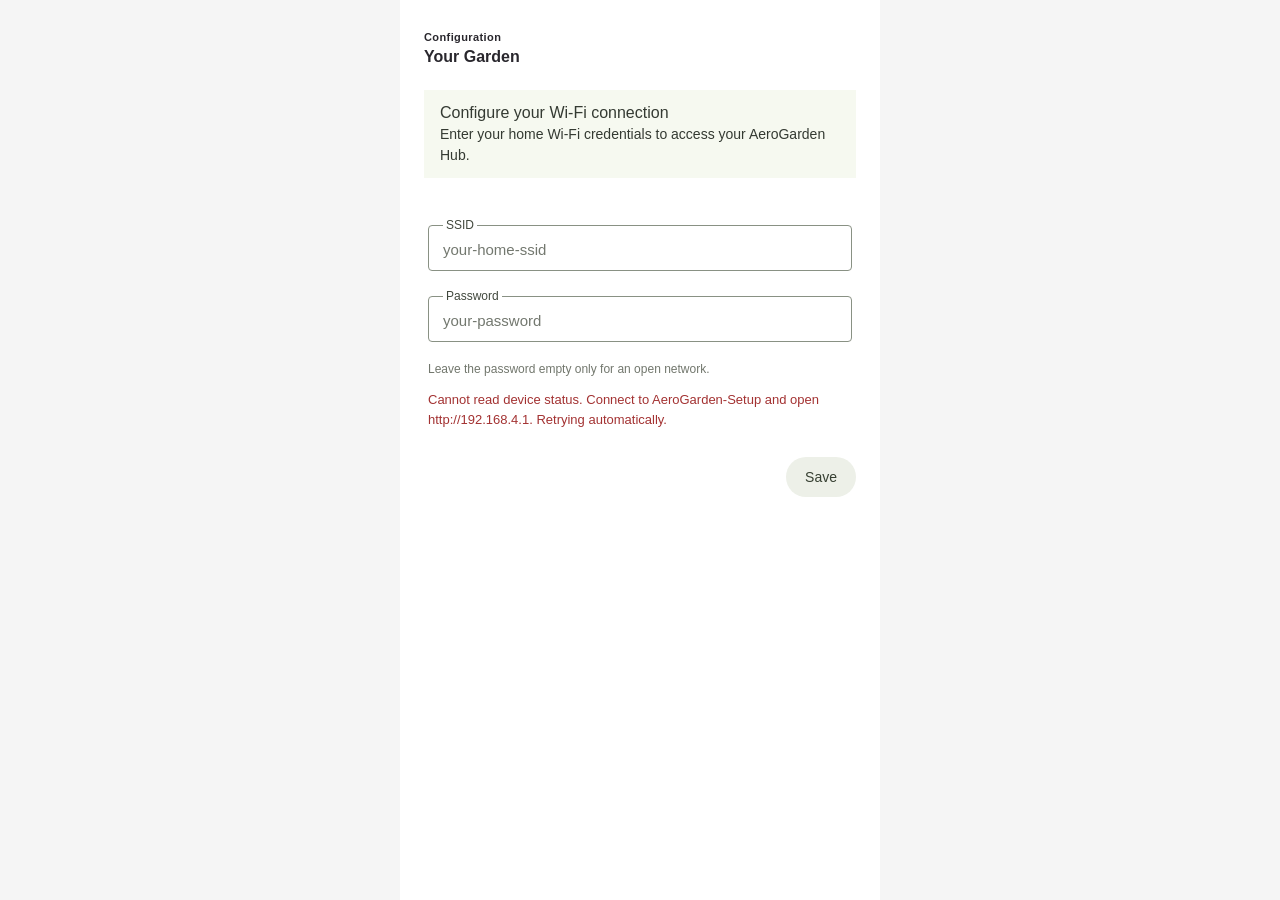
==== web/index.html @ fe1997eb "feat: add pump scheduling, automatic lighting and Wi-Fi onboarding Fix control API responses and blo" ====
<!DOCTYPE html>
<html lang="en">
<head>
  <meta charset="UTF-8" />
  <meta name="viewport" content="width=device-width, initial-scale=1.0, maximum-scale=1.0" />
  <title>AeroGarden Connect</title>
  <link rel="stylesheet" href="style.css" />
</head>
<body>
  <section id="wifi-setup" class="wifi-setup" aria-label="Wi-Fi configuration">
    <div class="setup-heading"><span>Configuration</span><h2>Your Garden</h2></div>
    <div class="setup-intro"><h1>Configure your Wi-Fi connection</h1><p>Enter your home Wi-Fi credentials to access your AeroGarden Hub.</p></div>
    <p id="setup-progress" class="setup-progress" role="status">Checking your AeroGarden…</p>
    <form id="setup-form" onsubmit="saveSetupWiFi(event, this)">
      <fieldset class="setup-field"><legend><label for="setup-ssid">SSID</label></legend><input id="setup-ssid" placeholder="your-home-ssid" maxlength="32" required autocomplete="off" autocapitalize="none" spellcheck="false"></fieldset>
      <fieldset class="setup-field"><legend><label for="setup-password">Password</label></legend><input id="setup-password" type="password" placeholder="your-password" maxlength="63" autocomplete="new-password"></fieldset>
      <p class="setup-note">Leave the password empty only for an open network.</p>
      <p id="setup-error" class="setup-error" role="alert"></p>
      <div class="setup-actions"><button id="setup-save" type="submit">Save</button></div>
    </form>
  </section>
  <div id="garden-hub" class="garden-hub" hidden>

  <!-- HEADER -->
  <header>
    <div class="hub-header">
      <div class="logo-box">
        <div class="logo-inner">🌿</div>
      </div>
      <div class="hub-info">
        <span class="connected-label">● Connected</span>
        <h2>Your Garden</h2>
        <p>This is your hub.</p>
      </div>
    </div>
  </header>

  <!-- PAGES -->
  <main>

    <!-- ── MONITORING PAGE ── -->
    <section id="page-monitoring" class="page active">

      <!-- Light Sensors -->
      <div class="sensor-group" id="group-light">
        <div class="sensor-group-header" onclick="toggleGroup('group-light')">
          <div class="sensor-icon light-icon">💡</div>
          <span>Light Sensors</span>
          <div class="sensor-badge" id="badge-light">–</div>
          <span class="chevron">›</span>
        </div>
        <div class="sensor-group-body">
          <div class="sensor-row">
            <span class="sensor-label">Sensor 1</span>
            <div class="bar-track"><div class="bar-fill" id="bar-light-0"></div></div>
          </div>
          <div class="sensor-row">
            <span class="sensor-label">Sensor 2</span>
            <div class="bar-track"><div class="bar-fill" id="bar-light-1"></div></div>
          </div>
          <div class="sensor-row">
            <span class="sensor-label">Sensor 3</span>
            <div class="bar-track"><div class="bar-fill" id="bar-light-2"></div></div>
          </div>
          <div class="sensor-row">
            <span class="sensor-label">Sensor 4</span>
            <div class="bar-track"><div class="bar-fill" id="bar-light-3"></div></div>
          </div>
        </div>
      </div>

      <!-- Temperature Sensors -->
      <div class="sensor-group" id="group-temp">
        <div class="sensor-group-header" onclick="toggleGroup('group-temp')">
          <div class="sensor-icon temp-icon">🌡️</div>
          <span>Temperature Sensors</span>
          <div class="sensor-badge" id="badge-temp">–</div>
          <span class="chevron">›</span>
        </div>
        <div class="sensor-group-body">
          <div class="sensor-row">
            <span class="sensor-label">Water Temperature</span>
            <div class="bar-track"><div class="bar-fill" id="bar-water-temp"></div></div>
          </div>
          <div class="sensor-row">
            <span class="sensor-label">Ambient Temperature</span>
            <div class="bar-track"><div class="bar-fill" id="bar-ambient-temp"></div></div>
          </div>
          <div class="sensor-values">
            <span>Water: <strong id="val-water-temp">–</strong> °C</span>
            <span>Ambient: <strong id="val-ambient-temp">–</strong> °C</span>
          </div>
        </div>
      </div>

      <!-- Humidity Sensors -->
      <div class="sensor-group" id="group-humidity">
        <div class="sensor-group-header" onclick="toggleGroup('group-humidity')">
          <div class="sensor-icon humidity-icon">💧</div>
          <span>Humidity Sensors</span>
          <div class="sensor-badge" id="badge-humidity">–</div>
          <span class="chevron">›</span>
        </div>
        <div class="sensor-group-body">
          <div class="sensor-row">
            <span class="sensor-label">Humidity %</span>
            <div class="bar-track"><div class="bar-fill" id="bar-humidity"></div></div>
          </div>
          <div class="sensor-values">
            <span>Humidity: <strong id="val-humidity">–</strong> %</span>
          </div>
        </div>
      </div>

    </section>

    <!-- ── CONTROL PAGE ── -->
    <section id="page-control" class="page">

      <div class="tab-bar">
        <button class="tab-btn active" onclick="switchTab('led', this)">LED Control</button>
        <button class="tab-btn" onclick="switchTab('pump', this)">Pump</button>
      </div>

      <!-- LED Tab -->
      <div id="tab-led" class="tab-content active">
        <div class="control-card">
          <p class="control-label">Red LEDs</p>
          <div class="led-slider-row">
            <input type="range" min="0" max="255" value="0" class="led-slider red-slider" id="slider-red-0"
              oninput="updateSliderPreview(this, 'red')">
          </div>
          <p class="control-label" style="margin-top:1.5rem">Blue LEDs</p>
          <div class="led-slider-row">
            <input type="range" min="0" max="255" value="0" class="led-slider blue-slider" id="slider-blue-0"
              oninput="updateSliderPreview(this, 'blue')">
          </div>
          <div class="setting-row"><label for="auto-light">Automatic light</label><input type="checkbox" id="auto-light"></div>
          <div class="setting-row"><label for="light-target">Target light (%)</label><input class="setting-input" type="number" id="light-target" min="1" max="100" value="50"></div>
          <p class="help">In automatic mode, the sliders set the red/blue ratio. Brightness adjusts gradually to the measured light level.</p>
          <p class="help" id="light-output"></p>
          <button class="save-btn" onclick="saveLEDs(this)">Save lights</button>
        </div>
      </div>

      <!-- Pump Tab -->
      <div id="tab-pump" class="tab-content">
        <div class="control-card">
          <div class="pump-row">
            <span class="pump-label">Water Pump</span>
            <label class="toggle-switch">
              <input type="checkbox" id="pump-toggle" onchange="togglePump(this)">
              <span class="toggle-track"></span>
            </label>
          </div>

          <p class="help" id="pump-status" aria-live="polite"></p>
          <button class="sched-ok" onclick="openSchedule()">Schedule next switch</button>
          <button class="sched-cancel" onclick="cancelSchedule(this)">Stop schedule</button>
          <div id="pump-schedule" class="schedule-box hidden">
            <p class="schedule-title">Schedule</p>
            <p class="schedule-sub" id="schedule-direction">Turn on again in</p>
            <div class="time-picker">
              <div class="time-field">
                <input type="number" id="sched-hours" min="0" max="168" value="20" placeholder="00">
                <label>Hour</label>
              </div>
              <span class="time-sep">:</span>
              <div class="time-field">
                <input type="number" id="sched-mins" min="0" max="59" value="00" placeholder="00">
                <label>Minute</label>
              </div>
            </div>
            <div class="schedule-actions">
              <button class="sched-cancel" onclick="closeSchedule()">Cancel</button>
              <button class="sched-ok" onclick="confirmSchedule(this)">OK</button>
            </div>
          </div>
          <div class="schedule-box">
            <p class="schedule-title">Automatic pump cycle</p>
            <div class="setting-row"><label for="cycle-on">On for (minutes)</label><input class="setting-input" type="number" id="cycle-on" min="1" max="10080" value="5"></div>
            <div class="setting-row"><label for="cycle-off">Off for (minutes)</label><input class="setting-input" type="number" id="cycle-off" min="1" max="10080" value="5"></div>
            <p class="help">Repeats from the current pump state. A manual switch stops the schedule.</p>
            <button class="save-btn" onclick="saveCycle(this)">Start automatic cycle</button>
          </div>
        </div>
      </div>

    </section>

    <!-- ── SETTINGS PAGE ── -->
    <section id="page-settings" class="page">
      <div class="settings-card">
        <h3>Settings</h3>
        <div class="setting-row">
          <span>Number of Floors</span>
          <input type="number" id="setting-floors" min="1" max="3" value="1" class="setting-input">
        </div>
        <div class="setting-row">
          <span>Refresh Rate (s)</span>
          <input type="number" id="setting-refresh" min="1" max="60" value="5" class="setting-input">
        </div>
        <button class="save-btn" onclick="saveSettings(this)">Save Settings</button>
      </div>
      <div class="settings-card">
        <h3>Wi-Fi network</h3>
        <form onsubmit="saveWiFi(event, this)">
          <label class="wifi-label" for="wifi-ssid">Network name (SSID)</label>
          <input id="wifi-ssid" class="wifi-input" maxlength="32" required autocomplete="off">
          <label class="wifi-label" for="wifi-password">Password</label>
          <input id="wifi-password" class="wifi-input" type="password" maxlength="63" autocomplete="new-password">
          <p class="help">Leave the password empty only for an open network.</p>
          <button class="save-btn" type="submit">Connect</button>
        </form>
        <p class="help" id="wifi-status" aria-live="polite"></p>
        <p class="help">On your home Wi-Fi: <a href="http://aerogarden.local">aerogarden.local</a>. You can also join <strong>AeroGarden-Setup</strong> (password: aerogarden) and open <a href="http://192.168.4.1">192.168.4.1</a>.</p>
      </div>
      <div class="settings-card status-card">
        <h3>Device Status</h3>
        <div class="setting-row"><span>IP Address</span><span id="status-ip">–</span></div>
        <div class="setting-row"><span>Uptime</span><span id="status-uptime">–</span></div>
      </div>
    </section>

  </main>

  <!-- BOTTOM NAV -->
  <nav class="bottom-nav">
    <button class="nav-btn active" onclick="showPage('monitoring', this)">
      <svg viewBox="0 0 24 24"><path d="M3 13h4v8H3zm6-6h4v14H9zm6 3h4v11h-4z"/></svg>
      <span>Monitoring</span>
    </button>
    <button class="nav-btn" onclick="showPage('control', this)">
      <svg viewBox="0 0 24 24"><path d="M12 15.5A3.5 3.5 0 018.5 12 3.5 3.5 0 0112 8.5a3.5 3.5 0 013.5 3.5 3.5 3.5 0 01-3.5 3.5m7.43-2.92c.04-.32.07-.64.07-.97 0-.33-.03-.66-.07-1l2.16-1.68c.19-.15.24-.42.12-.64l-2.04-3.54c-.12-.22-.39-.3-.61-.22l-2.55 1.03c-.52-.4-1.08-.73-1.69-.98l-.38-2.71C14.46 2.18 14.25 2 14 2h-4c-.25 0-.46.18-.49.42l-.38 2.71c-.61.25-1.17.59-1.69.98L4.89 5.08c-.22-.08-.49 0-.61.22L2.24 8.84c-.13.22-.07.49.12.64L4.52 11.1c-.04.34-.07.67-.07 1 0 .33.03.65.07.97l-2.16 1.68c-.19.15-.24.42-.12.64l2.04 3.54c.12.22.39.3.61.22l2.55-1.03c.52.4 1.08.73 1.69.98l.38 2.71c.03.24.24.42.49.42h4c.25 0 .46-.18.49-.42l.38-2.71c.61-.25 1.17-.58 1.69-.98l2.55 1.03c.22.08.49 0 .61-.22l2.04-3.54c.12-.22.07-.49-.12-.64l-2.16-1.69z"/></svg>
      <span>Control</span>
    </button>
    <button class="nav-btn" onclick="showPage('settings', this)">
      <svg viewBox="0 0 24 24"><path d="M12 2a10 10 0 100 20A10 10 0 0012 2zm1 17.93V18a1 1 0 00-2 0v1.93A8.001 8.001 0 014.07 13H6a1 1 0 000-2H4.07A8.001 8.001 0 0111 4.07V6a1 1 0 002 0V4.07A8.001 8.001 0 0119.93 11H18a1 1 0 000 2h1.93A8.001 8.001 0 0113 19.93z"/></svg>
      <span>Settings</span>
    </button>
  </nav>

  </div>
  <script src="app.js"></script>
</body>
</html>
---- web/style.css ----
/* ── RESET & BASE ── */
*, *::before, *::after {
  box-sizing: border-box;
  margin: 0;
  padding: 0;
}

:root {
  --green:        #5fbb52;
  --green-dark:   #1e6e14;
  --green-light:  #d4edcf;
  --green-bg:     #f0f8ee;
  --white:        #ffffff;
  --grey-light:   #f5f5f5;
  --grey-mid:     #e0e0e0;
  --grey-text:    #888;
  --text:         #1a1a1a;
  --radius:       14px;
  --radius-sm:    8px;
  --shadow:       0 2px 12px rgba(0,0,0,0.08);
}

html, body {
  height: 100%;
  font-family: 'Montserrat', sans-serif;
  background: var(--grey-light);
  color: var(--text);
  font-size: 14px;
  -webkit-font-smoothing: antialiased;
}

/* ── LAYOUT ── */
body {
  display: flex;
  flex-direction: column;
  max-width: 480px;
  margin: 0 auto;
  background: var(--white);
  min-height: 100vh;
}

header {
  background: var(--white);
  padding: 1.2rem 1.2rem 1rem;
  border-bottom: 1px solid var(--grey-mid);
}

main {
  flex: 1;
  overflow-y: auto;
  padding: 1rem 1rem 5rem;
  background: var(--grey-light);
}

/* ── HEADER ── */
.hub-header {
  display: flex;
  align-items: center;
  gap: 1rem;
}

.logo-box {
  width: 80px;
  height: 80px;
  flex-shrink: 0;
  background: var(--green-light);
  border-radius: var(--radius);
  display: flex;
  align-items: center;
  justify-content: center;
  box-shadow: var(--shadow);
}

.logo-inner {
  font-size: 2.2rem;
}

.hub-info {
  display: flex;
  flex-direction: column;
  gap: 0.15rem;
}

.connected-label {
  font-size: 0.72rem;
  font-weight: 600;
  color: var(--green);
  letter-spacing: 0.03em;
}

.hub-info h2 {
  font-size: 1.3rem;
  font-weight: 700;
  color: var(--text);
  line-height: 1.2;
}

.hub-info p {
  font-size: 0.78rem;
  color: var(--grey-text);
}

/* ── PAGES ── */
.page { display: none; }
.page.active { display: block; }

/* ── SENSOR GROUPS ── */
.sensor-group {
  background: var(--white);
  border-radius: var(--radius);
  margin-bottom: 0.75rem;
  box-shadow: var(--shadow);
  overflow: hidden;
}

.sensor-group-header {
  display: flex;
  align-items: center;
  gap: 0.75rem;
  padding: 0.9rem 1rem;
  cursor: pointer;
  user-select: none;
  font-weight: 600;
  font-size: 0.88rem;
}

.sensor-group-header:active {
  background: var(--green-bg);
}

.sensor-icon {
  width: 32px;
  height: 32px;
  border-radius: 50%;
  display: flex;
  align-items: center;
  justify-content: center;
  font-size: 1rem;
  flex-shrink: 0;
}

.light-icon    { background: #fff9c4; }
.temp-icon     { background: #ffe0cc; }
.humidity-icon { background: #cce5ff; }

.sensor-badge {
  margin-left: auto;
  background: var(--green-light);
  color: var(--green-dark);
  font-size: 0.72rem;
  font-weight: 700;
  padding: 0.2rem 0.6rem;
  border-radius: 20px;
  min-width: 44px;
  text-align: center;
}

.chevron {
  font-size: 1.2rem;
  color: var(--grey-text);
  transition: transform 0.25s;
  line-height: 1;
}

.sensor-group.open .chevron {
  transform: rotate(90deg);
}

.sensor-group-body {
  display: none;
  padding: 0.5rem 1rem 1rem;
  border-top: 1px solid var(--grey-mid);
}

.sensor-group.open .sensor-group-body {
  display: block;
}

.sensor-row {
  margin-bottom: 0.75rem;
}

.sensor-label {
  font-size: 0.78rem;
  color: var(--grey-text);
  font-weight: 500;
  display: block;
  margin-bottom: 0.3rem;
}

.bar-track {
  height: 8px;
  background: var(--grey-mid);
  border-radius: 4px;
  overflow: hidden;
}

.bar-fill {
  height: 100%;
  width: 0%;
  background: linear-gradient(90deg, var(--green-dark), var(--green));
  border-radius: 4px;
  transition: width 0.5s ease;
}

.sensor-values {
  display: flex;
  gap: 1rem;
  font-size: 0.78rem;
  color: var(--grey-text);
  margin-top: 0.5rem;
}

.sensor-values strong {
  color: var(--text);
}

/* ── TABS ── */
.tab-bar {
  display: flex;
  background: var(--white);
  border-radius: var(--radius);
  margin-bottom: 0.75rem;
  box-shadow: var(--shadow);
  overflow: hidden;
  padding: 0.3rem;
  gap: 0.3rem;
}

.tab-btn {
  flex: 1;
  padding: 0.6rem 0;
  border: none;
  background: transparent;
  font-family: 'Montserrat', sans-serif;
  font-size: 0.82rem;
  font-weight: 600;
  color: var(--grey-text);
  border-radius: var(--radius-sm);
  cursor: pointer;
  transition: all 0.2s;
}

.tab-btn.active {
  background: var(--green);
  color: var(--white);
}

.tab-content { display: none; }
.tab-content.active { display: block; }

/* ── CONTROL CARDS ── */
.control-card {
  background: var(--white);
  border-radius: var(--radius);
  padding: 1.2rem;
  box-shadow: var(--shadow);
}

.control-label {
  font-size: 0.82rem;
  font-weight: 600;
  color: var(--text);
  margin-bottom: 0.6rem;
}

/* ── LED SLIDERS ── */
.led-slider-row {
  padding: 0.3rem 0;
}

.led-slider {
  -webkit-appearance: none;
  appearance: none;
  width: 100%;
  height: 6px;
  border-radius: 3px;
  outline: none;
  cursor: pointer;
}

.red-slider {
  background: linear-gradient(90deg, var(--green-dark) 0%, #ff6b6b 100%);
}

.blue-slider {
  background: linear-gradient(90deg, var(--green-dark) 0%, #6b9fff 100%);
}

.led-slider::-webkit-slider-thumb {
  -webkit-appearance: none;
  appearance: none;
  width: 20px;
  height: 20px;
  border-radius: 50%;
  background: var(--white);
  border: 3px solid var(--green-dark);
  box-shadow: 0 1px 4px rgba(0,0,0,0.15);
  cursor: pointer;
}

.led-slider::-moz-range-thumb {
  width: 20px;
  height: 20px;
  border-radius: 50%;
  background: var(--white);
  border: 3px solid var(--green-dark);
  box-shadow: 0 1px 4px rgba(0,0,0,0.15);
  cursor: pointer;
}

/* ── SAVE BUTTON ── */
.save-btn {
  display: block;
  margin: 1.2rem 0 0 auto;
  padding: 0.5rem 1.4rem;
  background: var(--white);
  border: 1.5px solid var(--green);
  border-radius: 20px;
  font-family: 'Montserrat', sans-serif;
  font-size: 0.82rem;
  font-weight: 600;
  color: var(--green-dark);
  cursor: pointer;
  transition: all 0.2s;
}

.save-btn:active {
  background: var(--green);
  color: var(--white);
}

/* ── PUMP TOGGLE ── */
.pump-row {
  display: flex;
  align-items: center;
  justify-content: space-between;
  padding: 0.2rem 0;
}

.pump-label {
  font-size: 0.9rem;
  font-weight: 600;
}

.toggle-switch {
  position: relative;
  display: inline-block;
  width: 50px;
  height: 28px;
}

.toggle-switch input { display: none; }

.toggle-track {
  position: absolute;
  inset: 0;
  background: var(--grey-mid);
  border-radius: 14px;
  cursor: pointer;
  transition: background 0.2s;
}

.toggle-track::after {
  content: '';
  position: absolute;
  width: 22px;
  height: 22px;
  border-radius: 50%;
  background: var(--white);
  top: 3px;
  left: 3px;
  transition: transform 0.2s;
  box-shadow: 0 1px 4px rgba(0,0,0,0.2);
}

.toggle-switch input:checked + .toggle-track {
  background: var(--green);
}

.toggle-switch input:checked + .toggle-track::after {
  transform: translateX(22px);
}

/* ── SCHEDULE BOX ── */
.schedule-box {
  margin-top: 1.2rem;
  background: var(--grey-light);
  border-radius: var(--radius);
  padding: 1rem;
}

.schedule-box.hidden { display: none; }

.schedule-title {
  font-weight: 700;
  font-size: 0.9rem;
  margin-bottom: 0.3rem;
}

.schedule-sub {
  font-size: 0.75rem;
  color: var(--grey-text);
  margin-bottom: 0.8rem;
}

.time-picker {
  display: flex;
  align-items: flex-end;
  gap: 0.5rem;
  margin-bottom: 1rem;
}

.time-field {
  display: flex;
  flex-direction: column;
  gap: 0.3rem;
  flex: 1;
}

.time-field input {
  font-family: 'Montserrat', sans-serif;
  font-size: 1.8rem;
  font-weight: 700;
  width: 100%;
  padding: 0.4rem 0.6rem;
  border: 2px solid var(--green);
  border-radius: var(--radius-sm);
  background: var(--white);
  text-align: center;
  color: var(--text);
  outline: none;
}

.time-field label {
  font-size: 0.68rem;
  color: var(--grey-text);
  text-align: center;
  font-weight: 500;
}

.time-sep {
  font-size: 1.8rem;
  font-weight: 700;
  padding-bottom: 1.4rem;
  color: var(--text);
}

.schedule-actions {
  display: flex;
  justify-content: flex-end;
  gap: 0.75rem;
}

.sched-cancel, .sched-ok {
  font-family: 'Montserrat', sans-serif;
  font-size: 0.82rem;
  font-weight: 600;
  padding: 0.4rem 1rem;
  border-radius: 20px;
  cursor: pointer;
  border: none;
  transition: all 0.15s;
}

.sched-cancel {
  background: transparent;
  color: var(--grey-text);
}

.sched-ok {
  background: var(--green);
  color: var(--white);
}

/* ── SETTINGS ── */
.settings-card {
  background: var(--white);
  border-radius: var(--radius);
  padding: 1.2rem;
  box-shadow: var(--shadow);
  margin-bottom: 0.75rem;
}

.settings-card h3 {
  font-size: 0.9rem;
  font-weight: 700;
  margin-bottom: 0.9rem;
  color: var(--text);
}

.setting-row {
  display: flex;
  align-items: center;
  justify-content: space-between;
  padding: 0.5rem 0;
  border-bottom: 1px solid var(--grey-mid);
  font-size: 0.82rem;
}

.setting-row:last-of-type {
  border-bottom: none;
}

.setting-input {
  font-family: 'Montserrat', sans-serif;
  width: 60px;
  padding: 0.3rem 0.5rem;
  border: 1.5px solid var(--green);
  border-radius: var(--radius-sm);
  text-align: center;
  font-size: 0.82rem;
  font-weight: 600;
  outline: none;
  color: var(--text);
}

.status-card .setting-row span:last-child {
  font-weight: 600;
  color: var(--green-dark);
}

/* ── BOTTOM NAV ── */
.bottom-nav {
  position: fixed;
  bottom: 0;
  left: 50%;
  transform: translateX(-50%);
  width: 100%;
  max-width: 480px;
  display: flex;
  background: var(--white);
  border-top: 1px solid var(--grey-mid);
  box-shadow: 0 -2px 10px rgba(0,0,0,0.06);
  z-index: 100;
}

.nav-btn {
  flex: 1;
  display: flex;
  flex-direction: column;
  align-items: center;
  gap: 0.3rem;
  padding: 0.65rem 0 0.6rem;
  border: none;
  background: transparent;
  cursor: pointer;
  color: var(--grey-text);
  font-family: 'Montserrat', sans-serif;
  font-size: 0.65rem;
  font-weight: 600;
  transition: color 0.15s;
}

.nav-btn svg {
  width: 22px;
  height: 22px;
  fill: currentColor;
}

.nav-btn.active {
  color: var(--green);
}

/* ── TOAST ── */
.toast {
  position: fixed;
  bottom: 5rem;
  left: 50%;
  transform: translateX(-50%) translateY(10px);
  background: var(--green-dark);
  color: var(--white);
  padding: 0.5rem 1.2rem;
  border-radius: 20px;
  font-size: 0.78rem;
  font-weight: 600;
  opacity: 0;
  transition: all 0.3s;
  pointer-events: none;
  white-space: nowrap;
  z-index: 200;
}

.toast.show {
  opacity: 1;
  transform: translateX(-50%) translateY(0);
}

.help { font-size: .78rem; line-height: 1.6; color: var(--grey-text); margin: .8rem 0; }
.wifi-label { display: block; font-size: .85rem; margin: .9rem 0 .35rem; }
.wifi-input { width:100%; box-sizing:border-box; padding:.7rem; border:1px solid var(--green); border-radius:8px; font:inherit; }
button:disabled, input:disabled { opacity:.55; cursor:wait; }
.toast { white-space:normal; width:max-content; max-width:85vw; text-align:center; }

/* Credential-only onboarding, matching the supplied mobile reference. */
[hidden] { display: none !important; }
.garden-hub { display:flex; flex-direction:column; min-height:100vh; }
.wifi-setup { min-height:100vh; padding:28px 24px; background:#fff; border-radius:18px; }
.setup-heading { margin-bottom:24px; color:#29272d; }
.setup-heading span { font-size:11px; font-weight:600; letter-spacing:.4px; }
.setup-heading h2 { font-size:16px; margin-top:4px; }
.setup-intro { background:#f6f9f0; padding:12px 16px; color:#343a32; }
.setup-intro h1 { font-size:16px; font-weight:500; line-height:1.4; }
.setup-intro p { font-size:14px; line-height:1.5; }
#setup-form { margin-top:40px; }
.setup-field { min-width:0; border:1px solid #899184; border-radius:4px; padding:4px 14px 12px; margin:0 4px 18px; }
.setup-field legend { font-size:12px; padding:0 3px; color:#41483d; }
.setup-field input { border:0; outline:0; width:100%; background:transparent; padding-top:5px; color:#20251e; font:inherit; font-size:15px; }
.setup-field:focus-within { border-color:#426b3d; box-shadow:0 0 0 1px #426b3d; }
.setup-field input::placeholder { color:#73786f; }
.setup-note { font-size:12px; line-height:1.5; color:#72776d; margin:0 4px; }
.setup-actions { display:flex; justify-content:flex-end; margin-top:28px; }
.setup-actions button { border:0; border-radius:24px; padding:12px 19px; background:#edf0e8; color:#374032; font:inherit; cursor:pointer; }
.setup-error { color:#a33232; font-size:13px; line-height:1.5; margin:12px 4px 0; }
.setup-progress { font-size:14px; line-height:1.7; margin-top:40px; color:#41483d; }
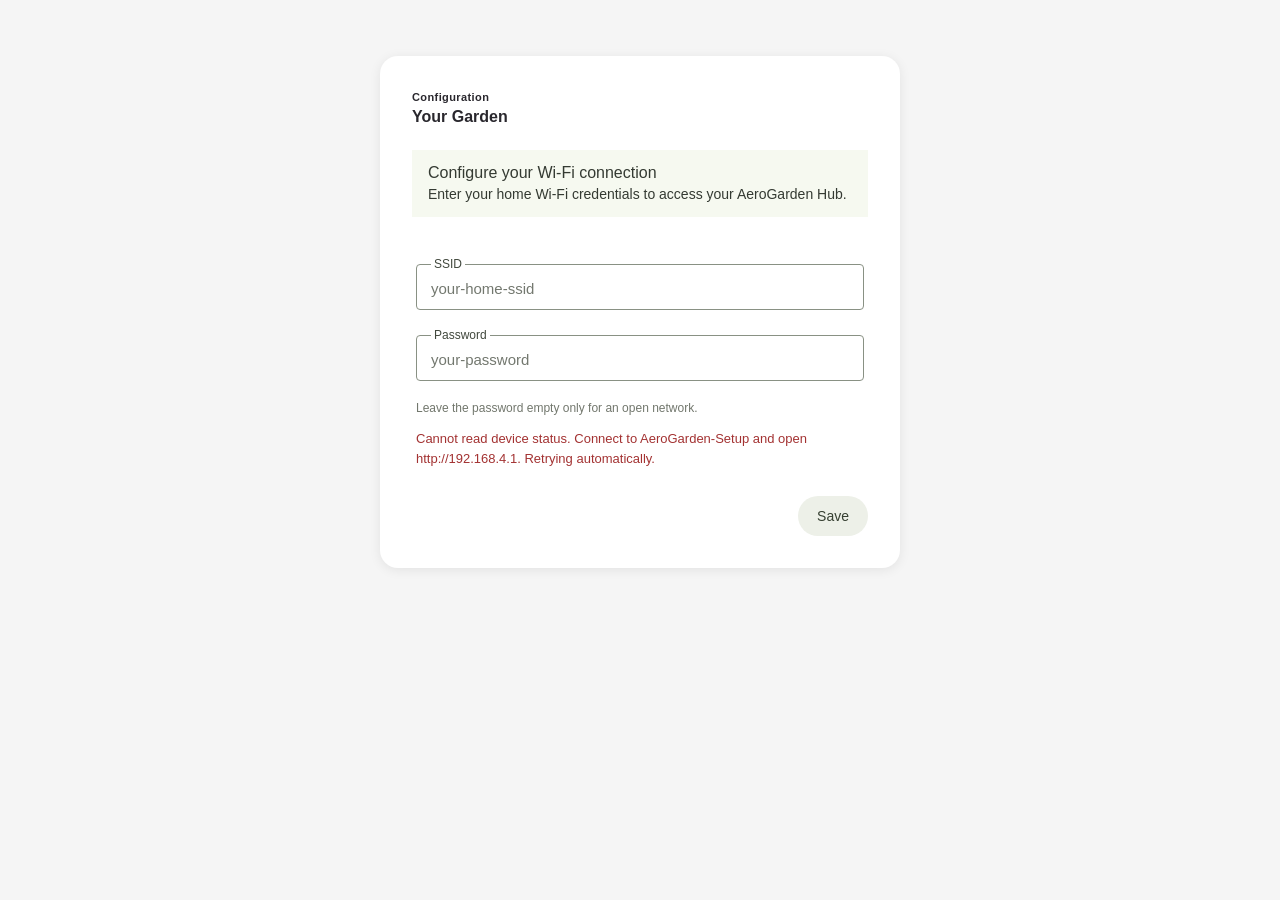
==== commit 98ee8f5c: "feat: add responsive tablet and desktop layouts Arrange cards in columns, align desktop navigation w" ====
--- a/web/index.html
+++ b/web/index.html
@@ -2,7 +2,7 @@
 <html lang="en">
 <head>
   <meta charset="UTF-8" />
-  <meta name="viewport" content="width=device-width, initial-scale=1.0, maximum-scale=1.0" />
+  <meta name="viewport" content="width=device-width, initial-scale=1.0" />
   <title>AeroGarden Connect</title>
   <link rel="stylesheet" href="style.css" />
 </head>
@@ -124,7 +124,8 @@
 
       <!-- LED Tab -->
       <div id="tab-led" class="tab-content active">
-        <div class="control-card">
+        <div class="control-card control-layout">
+          <div class="control-panel">
           <p class="control-label">Red LEDs</p>
           <div class="led-slider-row">
             <input type="range" min="0" max="255" value="0" class="led-slider red-slider" id="slider-red-0"
@@ -136,16 +137,31 @@
               oninput="updateSliderPreview(this, 'blue')">
           </div>
           <div class="setting-row"><label for="auto-light">Automatic light</label><input type="checkbox" id="auto-light"></div>
-          <div class="setting-row"><label for="light-target">Target light (%)</label><input class="setting-input" type="number" id="light-target" min="1" max="100" value="50"></div>
-          <p class="help">In automatic mode, the sliders set the red/blue ratio. Brightness adjusts gradually to the measured light level.</p>
+          <div class="setting-row"><label for="light-target">Ambient light target (%)</label><input class="setting-input" type="number" id="light-target" min="1" max="100" value="50"></div>
+          <p class="help">In automatic mode, each sensor dims its matching 32-LED section on every active floor. Darkness gives full brightness; ambient light at or above the target turns that section off. The sliders set the red/blue ratio.</p>
           <p class="help" id="light-output"></p>
           <button class="save-btn" onclick="saveLEDs(this)">Save lights</button>
+          </div>
+          <div class="schedule-box">
+            <p class="schedule-title">Daily LED schedule</p>
+            <div class="setting-row"><label for="led-schedule-enabled">Enable daily schedule</label><input type="checkbox" id="led-schedule-enabled"></div>
+            <div class="setting-row"><label for="led-start">Turn on at</label><input class="schedule-time" type="time" id="led-start" value="06:00" required></div>
+            <div class="setting-row"><label for="led-end">Turn off at</label><input class="schedule-time" type="time" id="led-end" value="18:00" required></div>
+            <div class="setting-row"><label for="led-offset">UTC offset (minutes)</label><input class="setting-input" type="number" id="led-offset" min="-720" max="840" value="-180"></div>
+            <p class="help">Argentina: −180 (UTC−03:00). Repeats every day, including overnight ranges. Adjust the offset if your region changes clocks.</p>
+            <p class="help">Uses your saved color and Auto Light settings during the ON period. Outside it, all LEDs stay off.</p>
+            <p class="help" id="led-clock-status" role="status"></p>
+            <p class="help" id="led-schedule-status" role="status"></p>
+            <button class="save-btn" onclick="saveLEDSchedule(this)">Save LED schedule</button>
+            <button class="sched-ok" onclick="syncClock(this)">Use this device’s time</button>
+          </div>
         </div>
       </div>
 
       <!-- Pump Tab -->
       <div id="tab-pump" class="tab-content">
-        <div class="control-card">
+        <div class="control-card control-layout">
+          <div class="control-panel">
           <div class="pump-row">
             <span class="pump-label">Water Pump</span>
             <label class="toggle-switch">
@@ -176,6 +192,7 @@
               <button class="sched-ok" onclick="confirmSchedule(this)">OK</button>
             </div>
           </div>
+          </div>
           <div class="schedule-box">
             <p class="schedule-title">Automatic pump cycle</p>
             <div class="setting-row"><label for="cycle-on">On for (minutes)</label><input class="setting-input" type="number" id="cycle-on" min="1" max="10080" value="5"></div>
--- a/web/style.css
+++ b/web/style.css
@@ -613,3 +613,70 @@
 .setup-actions button { border:0; border-radius:24px; padding:12px 19px; background:#edf0e8; color:#374032; font:inherit; cursor:pointer; }
 .setup-error { color:#a33232; font-size:13px; line-height:1.5; margin:12px 4px 0; }
 .setup-progress { font-size:14px; line-height:1.7; margin-top:40px; color:#41483d; }
+
+.schedule-time { max-width:55%; padding:.4rem; font:inherit; border:1px solid var(--green); border-radius:6px; }
+#led-offset { width:80px; }
+
+/* Responsive layouts: retain the phone UI, use available tablet/desktop width. */
+body { width:100%; }
+.control-panel, .tab-content, .page, .settings-card { min-width:0; }
+.setting-row { gap:.8rem; }
+.setting-row > input { flex-shrink:0; }
+.setting-row > span, .help, .hub-info { overflow-wrap:anywhere; }
+.time-field { min-width:0; }
+.sensor-values { flex-wrap:wrap; }
+button:focus-visible, input:focus-visible, a:focus-visible {
+  outline:3px solid var(--green-dark); outline-offset:3px;
+}
+@media (min-width:768px) {
+  body { max-width:1280px; background:var(--grey-light); padding:24px; height:auto; }
+  .garden-hub {
+    min-height:calc(100vh - 48px); display:grid;
+    grid-template-columns:minmax(0,1fr);
+    grid-template-rows:auto auto 1fr;
+    grid-template-areas:"header" "navigation" "content";
+    gap:20px;
+  }
+  .garden-hub > header { grid-area:header; border:0; border-radius:var(--radius); padding:20px 24px; box-shadow:var(--shadow); }
+  .garden-hub > main { grid-area:content; padding:0 0 24px; overflow:visible; min-width:0; }
+  .bottom-nav {
+    grid-area:navigation; position:static; transform:none;
+    max-width:none; width:100%; border:0; border-radius:var(--radius);
+    box-shadow:var(--shadow); padding:6px; gap:6px; align-self:center;
+  }
+  .nav-btn { flex-direction:row; justify-content:center; gap:8px; padding:12px 16px; font-size:.9rem; border-radius:var(--radius-sm); min-height:46px; }
+  .nav-btn.active { background:var(--green-bg); color:var(--green-dark); }
+  #page-monitoring.active, #page-settings.active {
+    display:grid; grid-template-columns:repeat(2,minmax(0,1fr)); gap:20px; align-items:start;
+  }
+  .sensor-group, .settings-card { margin-bottom:0; }
+  .sensor-group-header { min-height:64px; flex-wrap:wrap; }
+  .sensor-group-header > span:not(.chevron) { flex:1; }
+  .control-layout {
+    display:grid; grid-template-columns:repeat(2,minmax(0,1fr)); gap:20px;
+    padding:0; background:transparent; box-shadow:none; align-items:start;
+  }
+  .control-panel, .control-layout > .schedule-box {
+    background:var(--white); padding:24px; margin:0;
+    border-radius:var(--radius); box-shadow:var(--shadow);
+  }
+  .tab-bar { width:calc((100% - 20px) / 2); max-width:none; margin-bottom:20px; }
+  .tab-btn { min-height:44px; }
+  .save-btn, .sched-ok, .sched-cancel { min-height:44px; }
+  .control-layout > .schedule-box > .sched-ok { margin-top:12px; }
+  .settings-card { padding:24px; }
+  .wifi-setup { width:100%; max-width:520px; min-height:0; margin:32px auto; padding:32px; box-shadow:var(--shadow); }
+  .toast { bottom:24px; }
+}
+@media (min-width:1100px) {
+  .garden-hub {
+    grid-template-columns:repeat(2,minmax(0,1fr));
+    grid-template-rows:auto 1fr;
+    grid-template-areas:"header navigation" "content content";
+  }
+  .bottom-nav { width:100%; min-width:0; align-self:stretch; }
+  .bottom-nav .nav-btn { min-width:0; padding:12px 8px; }
+  #page-monitoring.active, #page-settings.active { grid-template-columns:repeat(3,minmax(0,1fr)); }
+  .control-layout { grid-template-columns:minmax(0,1fr) minmax(0,1fr); }
+  .control-panel, .control-layout > .schedule-box { padding:28px; }
+}
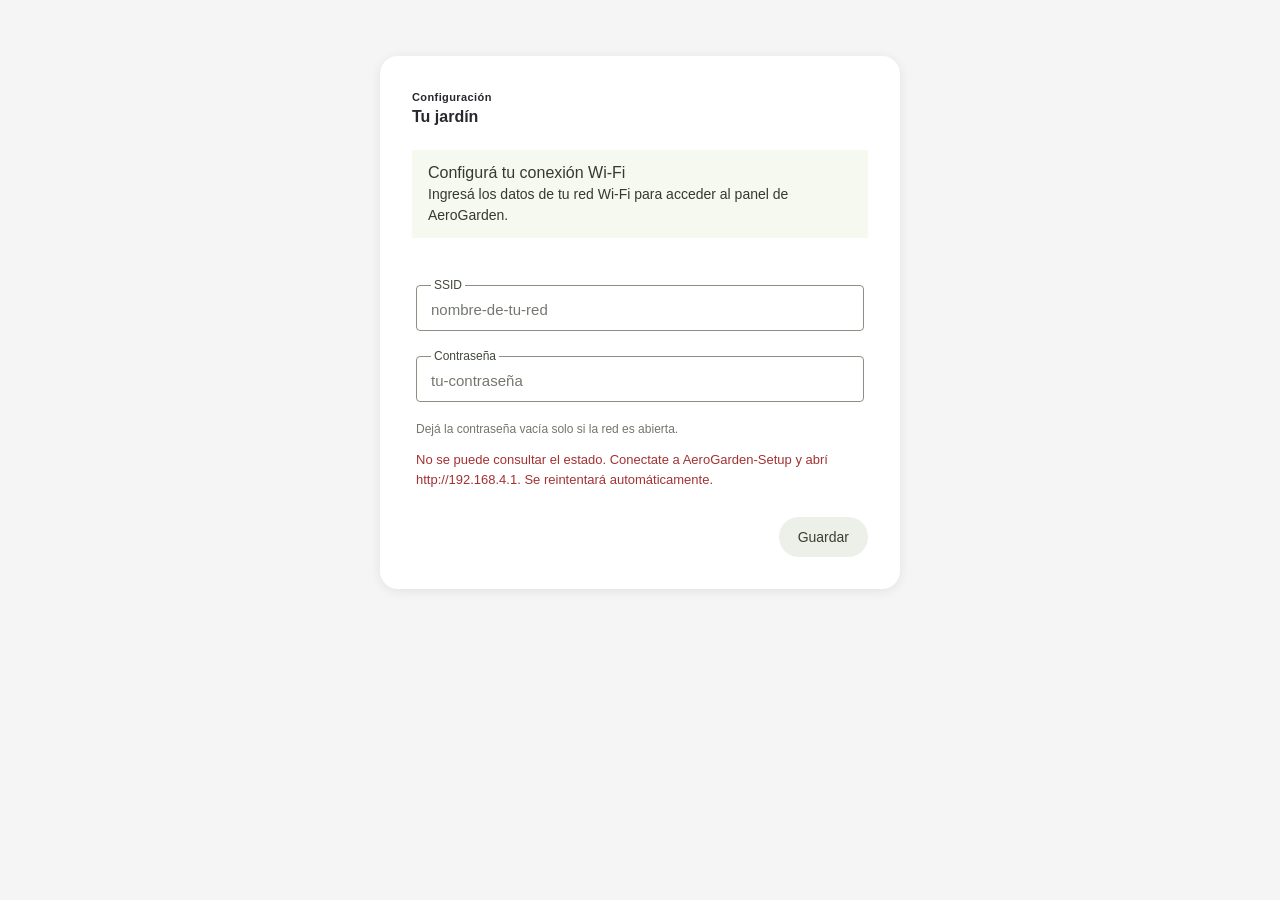
==== commit 17608c8f: "feat(global): translate the interface to spanish" ====
--- a/web/index.html
+++ b/web/index.html
@@ -1,22 +1,22 @@
 <!DOCTYPE html>
-<html lang="en">
+<html lang="es-AR">
 <head>
   <meta charset="UTF-8" />
   <meta name="viewport" content="width=device-width, initial-scale=1.0" />
-  <title>AeroGarden Connect</title>
+  <title>AeroGarden | Panel de control</title>
   <link rel="stylesheet" href="style.css" />
 </head>
 <body>
-  <section id="wifi-setup" class="wifi-setup" aria-label="Wi-Fi configuration">
-    <div class="setup-heading"><span>Configuration</span><h2>Your Garden</h2></div>
-    <div class="setup-intro"><h1>Configure your Wi-Fi connection</h1><p>Enter your home Wi-Fi credentials to access your AeroGarden Hub.</p></div>
-    <p id="setup-progress" class="setup-progress" role="status">Checking your AeroGarden…</p>
+  <section id="wifi-setup" class="wifi-setup" aria-label="Configuración de Wi-Fi">
+    <div class="setup-heading"><span>Configuración</span><h2>Tu jardín</h2></div>
+    <div class="setup-intro"><h1>Configurá tu conexión Wi-Fi</h1><p>Ingresá los datos de tu red Wi-Fi para acceder al panel de AeroGarden.</p></div>
+    <p id="setup-progress" class="setup-progress" role="status">Comprobando tu AeroGarden…</p>
     <form id="setup-form" onsubmit="saveSetupWiFi(event, this)">
-      <fieldset class="setup-field"><legend><label for="setup-ssid">SSID</label></legend><input id="setup-ssid" placeholder="your-home-ssid" maxlength="32" required autocomplete="off" autocapitalize="none" spellcheck="false"></fieldset>
-      <fieldset class="setup-field"><legend><label for="setup-password">Password</label></legend><input id="setup-password" type="password" placeholder="your-password" maxlength="63" autocomplete="new-password"></fieldset>
-      <p class="setup-note">Leave the password empty only for an open network.</p>
+      <fieldset class="setup-field"><legend><label for="setup-ssid">SSID</label></legend><input id="setup-ssid" placeholder="nombre-de-tu-red" maxlength="32" required autocomplete="off" autocapitalize="none" spellcheck="false"></fieldset>
+      <fieldset class="setup-field"><legend><label for="setup-password">Contraseña</label></legend><input id="setup-password" type="password" placeholder="tu-contraseña" maxlength="63" autocomplete="new-password"></fieldset>
+      <p class="setup-note">Dejá la contraseña vacía solo si la red es abierta.</p>
       <p id="setup-error" class="setup-error" role="alert"></p>
-      <div class="setup-actions"><button id="setup-save" type="submit">Save</button></div>
+      <div class="setup-actions"><button id="setup-save" type="submit">Guardar</button></div>
     </form>
   </section>
   <div id="garden-hub" class="garden-hub" hidden>
@@ -28,9 +28,9 @@
         <div class="logo-inner">🌿</div>
       </div>
       <div class="hub-info">
-        <span class="connected-label">● Connected</span>
-        <h2>Your Garden</h2>
-        <p>This is your hub.</p>
+        <span class="connected-label">● Conectado</span>
+        <h2>Tu jardín</h2>
+        <p>Este es tu panel de control.</p>
       </div>
     </div>
   </header>
@@ -41,11 +41,11 @@
     <!-- ── MONITORING PAGE ── -->
     <section id="page-monitoring" class="page active">
 
-      <!-- Light Sensors -->
+      <!-- Sensores de luz -->
       <div class="sensor-group" id="group-light">
         <div class="sensor-group-header" onclick="toggleGroup('group-light')">
           <div class="sensor-icon light-icon">💡</div>
-          <span>Light Sensors</span>
+          <span>Sensores de luz</span>
           <div class="sensor-badge" id="badge-light">–</div>
           <span class="chevron">›</span>
         </div>
@@ -69,45 +69,45 @@
         </div>
       </div>
 
-      <!-- Temperature Sensors -->
+      <!-- Sensores de temperatura -->
       <div class="sensor-group" id="group-temp">
         <div class="sensor-group-header" onclick="toggleGroup('group-temp')">
           <div class="sensor-icon temp-icon">🌡️</div>
-          <span>Temperature Sensors</span>
+          <span>Sensores de temperatura</span>
           <div class="sensor-badge" id="badge-temp">–</div>
           <span class="chevron">›</span>
         </div>
         <div class="sensor-group-body">
           <div class="sensor-row">
-            <span class="sensor-label">Water Temperature</span>
+            <span class="sensor-label">Temperatura del agua</span>
             <div class="bar-track"><div class="bar-fill" id="bar-water-temp"></div></div>
           </div>
           <div class="sensor-row">
-            <span class="sensor-label">Ambient Temperature</span>
+            <span class="sensor-label">Temperatura ambiente</span>
             <div class="bar-track"><div class="bar-fill" id="bar-ambient-temp"></div></div>
           </div>
           <div class="sensor-values">
-            <span>Water: <strong id="val-water-temp">–</strong> °C</span>
-            <span>Ambient: <strong id="val-ambient-temp">–</strong> °C</span>
-          </div>
-        </div>
-      </div>
-
-      <!-- Humidity Sensors -->
+            <span>Agua: <strong id="val-water-temp">–</strong> °C</span>
+            <span>Ambiente: <strong id="val-ambient-temp">–</strong> °C</span>
+          </div>
+        </div>
+      </div>
+
+      <!-- Sensores de humedad -->
       <div class="sensor-group" id="group-humidity">
         <div class="sensor-group-header" onclick="toggleGroup('group-humidity')">
           <div class="sensor-icon humidity-icon">💧</div>
-          <span>Humidity Sensors</span>
+          <span>Sensores de humedad</span>
           <div class="sensor-badge" id="badge-humidity">–</div>
           <span class="chevron">›</span>
         </div>
         <div class="sensor-group-body">
           <div class="sensor-row">
-            <span class="sensor-label">Humidity %</span>
+            <span class="sensor-label">Humedad (%)</span>
             <div class="bar-track"><div class="bar-fill" id="bar-humidity"></div></div>
           </div>
           <div class="sensor-values">
-            <span>Humidity: <strong id="val-humidity">–</strong> %</span>
+            <span>Humedad: <strong id="val-humidity">–</strong> %</span>
           </div>
         </div>
       </div>
@@ -118,42 +118,42 @@
     <section id="page-control" class="page">
 
       <div class="tab-bar">
-        <button class="tab-btn active" onclick="switchTab('led', this)">LED Control</button>
-        <button class="tab-btn" onclick="switchTab('pump', this)">Pump</button>
+        <button class="tab-btn active" onclick="switchTab('led', this)">Control LED</button>
+        <button class="tab-btn" onclick="switchTab('pump', this)">Bomba</button>
       </div>
 
       <!-- LED Tab -->
       <div id="tab-led" class="tab-content active">
         <div class="control-card control-layout">
           <div class="control-panel">
-          <p class="control-label">Red LEDs</p>
+          <p class="control-label">LED rojos</p>
           <div class="led-slider-row">
             <input type="range" min="0" max="255" value="0" class="led-slider red-slider" id="slider-red-0"
               oninput="updateSliderPreview(this, 'red')">
           </div>
-          <p class="control-label" style="margin-top:1.5rem">Blue LEDs</p>
+          <p class="control-label" style="margin-top:1.5rem">LED azules</p>
           <div class="led-slider-row">
             <input type="range" min="0" max="255" value="0" class="led-slider blue-slider" id="slider-blue-0"
               oninput="updateSliderPreview(this, 'blue')">
           </div>
-          <div class="setting-row"><label for="auto-light">Automatic light</label><input type="checkbox" id="auto-light"></div>
-          <div class="setting-row"><label for="light-target">Ambient light target (%)</label><input class="setting-input" type="number" id="light-target" min="1" max="100" value="50"></div>
-          <p class="help">In automatic mode, each sensor dims its matching 32-LED section on every active floor. Darkness gives full brightness; ambient light at or above the target turns that section off. The sliders set the red/blue ratio.</p>
+          <div class="setting-row"><label for="auto-light">Iluminación automática</label><input type="checkbox" id="auto-light"></div>
+          <div class="setting-row"><label for="light-target">Objetivo de luz ambiente (%)</label><input class="setting-input" type="number" id="light-target" min="1" max="100" value="50"></div>
+          <p class="help">En modo automático, cada sensor regula su sección de 32 LED en todos los pisos activos. En la oscuridad, el brillo es máximo; cuando la luz ambiente alcanza o supera el objetivo, esa sección se apaga. Los controles ajustan la proporción de rojo y azul.</p>
           <p class="help" id="light-output"></p>
-          <button class="save-btn" onclick="saveLEDs(this)">Save lights</button>
+          <button class="save-btn" onclick="saveLEDs(this)">Guardar iluminación</button>
           </div>
           <div class="schedule-box">
-            <p class="schedule-title">Daily LED schedule</p>
-            <div class="setting-row"><label for="led-schedule-enabled">Enable daily schedule</label><input type="checkbox" id="led-schedule-enabled"></div>
-            <div class="setting-row"><label for="led-start">Turn on at</label><input class="schedule-time" type="time" id="led-start" value="06:00" required></div>
-            <div class="setting-row"><label for="led-end">Turn off at</label><input class="schedule-time" type="time" id="led-end" value="18:00" required></div>
-            <div class="setting-row"><label for="led-offset">UTC offset (minutes)</label><input class="setting-input" type="number" id="led-offset" min="-720" max="840" value="-180"></div>
-            <p class="help">Argentina: −180 (UTC−03:00). Repeats every day, including overnight ranges. Adjust the offset if your region changes clocks.</p>
-            <p class="help">Uses your saved color and Auto Light settings during the ON period. Outside it, all LEDs stay off.</p>
+            <p class="schedule-title">Horario diario de los LED</p>
+            <div class="setting-row"><label for="led-schedule-enabled">Activar horario diario</label><input type="checkbox" id="led-schedule-enabled"></div>
+            <div class="setting-row"><label for="led-start">Encender a las</label><input class="schedule-time" type="time" id="led-start" value="06:00" required></div>
+            <div class="setting-row"><label for="led-end">Apagar a las</label><input class="schedule-time" type="time" id="led-end" value="18:00" required></div>
+            <div class="setting-row"><label for="led-offset">Diferencia con UTC (minutos)</label><input class="setting-input" type="number" id="led-offset" min="-720" max="840" value="-180"></div>
+            <p class="help">Argentina: −180 (UTC−03:00). Se repite todos los días y admite horarios que cruzan la medianoche. Ajustá la diferencia si cambia la hora en tu región.</p>
+            <p class="help">Durante el período de encendido se usan el color y la iluminación automática guardados. Fuera de ese horario, todos los LED permanecen apagados.</p>
             <p class="help" id="led-clock-status" role="status"></p>
             <p class="help" id="led-schedule-status" role="status"></p>
-            <button class="save-btn" onclick="saveLEDSchedule(this)">Save LED schedule</button>
-            <button class="sched-ok" onclick="syncClock(this)">Use this device’s time</button>
+            <button class="save-btn" onclick="saveLEDSchedule(this)">Guardar horario LED</button>
+            <button class="sched-ok" onclick="syncClock(this)">Usar la hora de este dispositivo</button>
           </div>
         </div>
       </div>
@@ -163,7 +163,7 @@
         <div class="control-card control-layout">
           <div class="control-panel">
           <div class="pump-row">
-            <span class="pump-label">Water Pump</span>
+            <span class="pump-label">Bomba de agua</span>
             <label class="toggle-switch">
               <input type="checkbox" id="pump-toggle" onchange="togglePump(this)">
               <span class="toggle-track"></span>
@@ -171,34 +171,34 @@
           </div>
 
           <p class="help" id="pump-status" aria-live="polite"></p>
-          <button class="sched-ok" onclick="openSchedule()">Schedule next switch</button>
-          <button class="sched-cancel" onclick="cancelSchedule(this)">Stop schedule</button>
+          <button class="sched-ok" onclick="openSchedule()">Programar próximo cambio</button>
+          <button class="sched-cancel" onclick="cancelSchedule(this)">Cancelar programación</button>
           <div id="pump-schedule" class="schedule-box hidden">
-            <p class="schedule-title">Schedule</p>
-            <p class="schedule-sub" id="schedule-direction">Turn on again in</p>
+            <p class="schedule-title">Programación</p>
+            <p class="schedule-sub" id="schedule-direction">Volver a encender en</p>
             <div class="time-picker">
               <div class="time-field">
                 <input type="number" id="sched-hours" min="0" max="168" value="20" placeholder="00">
-                <label>Hour</label>
+                <label>Horas</label>
               </div>
               <span class="time-sep">:</span>
               <div class="time-field">
                 <input type="number" id="sched-mins" min="0" max="59" value="00" placeholder="00">
-                <label>Minute</label>
+                <label>Minutos</label>
               </div>
             </div>
             <div class="schedule-actions">
-              <button class="sched-cancel" onclick="closeSchedule()">Cancel</button>
-              <button class="sched-ok" onclick="confirmSchedule(this)">OK</button>
+              <button class="sched-cancel" onclick="closeSchedule()">Cancelar</button>
+              <button class="sched-ok" onclick="confirmSchedule(this)">Aceptar</button>
             </div>
           </div>
           </div>
           <div class="schedule-box">
-            <p class="schedule-title">Automatic pump cycle</p>
-            <div class="setting-row"><label for="cycle-on">On for (minutes)</label><input class="setting-input" type="number" id="cycle-on" min="1" max="10080" value="5"></div>
-            <div class="setting-row"><label for="cycle-off">Off for (minutes)</label><input class="setting-input" type="number" id="cycle-off" min="1" max="10080" value="5"></div>
-            <p class="help">Repeats from the current pump state. A manual switch stops the schedule.</p>
-            <button class="save-btn" onclick="saveCycle(this)">Start automatic cycle</button>
+            <p class="schedule-title">Ciclo automático de la bomba</p>
+            <div class="setting-row"><label for="cycle-on">Encendida durante (minutos)</label><input class="setting-input" type="number" id="cycle-on" min="1" max="10080" value="5"></div>
+            <div class="setting-row"><label for="cycle-off">Apagada durante (minutos)</label><input class="setting-input" type="number" id="cycle-off" min="1" max="10080" value="5"></div>
+            <p class="help">Se repite desde el estado actual de la bomba. Un cambio manual cancela la programación.</p>
+            <button class="save-btn" onclick="saveCycle(this)">Iniciar ciclo automático</button>
           </div>
         </div>
       </div>
@@ -208,34 +208,34 @@
     <!-- ── SETTINGS PAGE ── -->
     <section id="page-settings" class="page">
       <div class="settings-card">
-        <h3>Settings</h3>
+        <h3>Ajustes</h3>
         <div class="setting-row">
-          <span>Number of Floors</span>
+          <span>Cantidad de pisos</span>
           <input type="number" id="setting-floors" min="1" max="3" value="1" class="setting-input">
         </div>
         <div class="setting-row">
-          <span>Refresh Rate (s)</span>
+          <span>Intervalo de actualización (s)</span>
           <input type="number" id="setting-refresh" min="1" max="60" value="5" class="setting-input">
         </div>
-        <button class="save-btn" onclick="saveSettings(this)">Save Settings</button>
+        <button class="save-btn" onclick="saveSettings(this)">Guardar ajustes</button>
       </div>
       <div class="settings-card">
-        <h3>Wi-Fi network</h3>
+        <h3>Red Wi-Fi</h3>
         <form onsubmit="saveWiFi(event, this)">
-          <label class="wifi-label" for="wifi-ssid">Network name (SSID)</label>
+          <label class="wifi-label" for="wifi-ssid">Nombre de la red (SSID)</label>
           <input id="wifi-ssid" class="wifi-input" maxlength="32" required autocomplete="off">
-          <label class="wifi-label" for="wifi-password">Password</label>
+          <label class="wifi-label" for="wifi-password">Contraseña</label>
           <input id="wifi-password" class="wifi-input" type="password" maxlength="63" autocomplete="new-password">
-          <p class="help">Leave the password empty only for an open network.</p>
-          <button class="save-btn" type="submit">Connect</button>
+          <p class="help">Dejá la contraseña vacía solo si la red es abierta.</p>
+          <button class="save-btn" type="submit">Conectar</button>
         </form>
         <p class="help" id="wifi-status" aria-live="polite"></p>
-        <p class="help">On your home Wi-Fi: <a href="http://aerogarden.local">aerogarden.local</a>. You can also join <strong>AeroGarden-Setup</strong> (password: aerogarden) and open <a href="http://192.168.4.1">192.168.4.1</a>.</p>
+        <p class="help">Desde tu red Wi-Fi: <a href="http://aerogarden.local">aerogarden.local</a>. También podés conectarte a <strong>AeroGarden-Setup</strong> (contraseña: aerogarden) y abrir <a href="http://192.168.4.1">192.168.4.1</a>.</p>
       </div>
       <div class="settings-card status-card">
-        <h3>Device Status</h3>
-        <div class="setting-row"><span>IP Address</span><span id="status-ip">–</span></div>
-        <div class="setting-row"><span>Uptime</span><span id="status-uptime">–</span></div>
+        <h3>Estado del dispositivo</h3>
+        <div class="setting-row"><span>Dirección IP</span><span id="status-ip">–</span></div>
+        <div class="setting-row"><span>Tiempo encendido</span><span id="status-uptime">–</span></div>
       </div>
     </section>
 
@@ -245,7 +245,7 @@
   <nav class="bottom-nav">
     <button class="nav-btn active" onclick="showPage('monitoring', this)">
       <svg viewBox="0 0 24 24"><path d="M3 13h4v8H3zm6-6h4v14H9zm6 3h4v11h-4z"/></svg>
-      <span>Monitoring</span>
+      <span>Monitoreo</span>
     </button>
     <button class="nav-btn" onclick="showPage('control', this)">
       <svg viewBox="0 0 24 24"><path d="M12 15.5A3.5 3.5 0 018.5 12 3.5 3.5 0 0112 8.5a3.5 3.5 0 013.5 3.5 3.5 3.5 0 01-3.5 3.5m7.43-2.92c.04-.32.07-.64.07-.97 0-.33-.03-.66-.07-1l2.16-1.68c.19-.15.24-.42.12-.64l-2.04-3.54c-.12-.22-.39-.3-.61-.22l-2.55 1.03c-.52-.4-1.08-.73-1.69-.98l-.38-2.71C14.46 2.18 14.25 2 14 2h-4c-.25 0-.46.18-.49.42l-.38 2.71c-.61.25-1.17.59-1.69.98L4.89 5.08c-.22-.08-.49 0-.61.22L2.24 8.84c-.13.22-.07.49.12.64L4.52 11.1c-.04.34-.07.67-.07 1 0 .33.03.65.07.97l-2.16 1.68c-.19.15-.24.42-.12.64l2.04 3.54c.12.22.39.3.61.22l2.55-1.03c.52.4 1.08.73 1.69.98l.38 2.71c.03.24.24.42.49.42h4c.25 0 .46-.18.49-.42l.38-2.71c.61-.25 1.17-.58 1.69-.98l2.55 1.03c.22.08.49 0 .61-.22l2.04-3.54c.12-.22.07-.49-.12-.64l-2.16-1.69z"/></svg>
@@ -253,7 +253,7 @@
     </button>
     <button class="nav-btn" onclick="showPage('settings', this)">
       <svg viewBox="0 0 24 24"><path d="M12 2a10 10 0 100 20A10 10 0 0012 2zm1 17.93V18a1 1 0 00-2 0v1.93A8.001 8.001 0 014.07 13H6a1 1 0 000-2H4.07A8.001 8.001 0 0111 4.07V6a1 1 0 002 0V4.07A8.001 8.001 0 0119.93 11H18a1 1 0 000 2h1.93A8.001 8.001 0 0113 19.93z"/></svg>
-      <span>Settings</span>
+      <span>Ajustes</span>
     </button>
   </nav>
 
